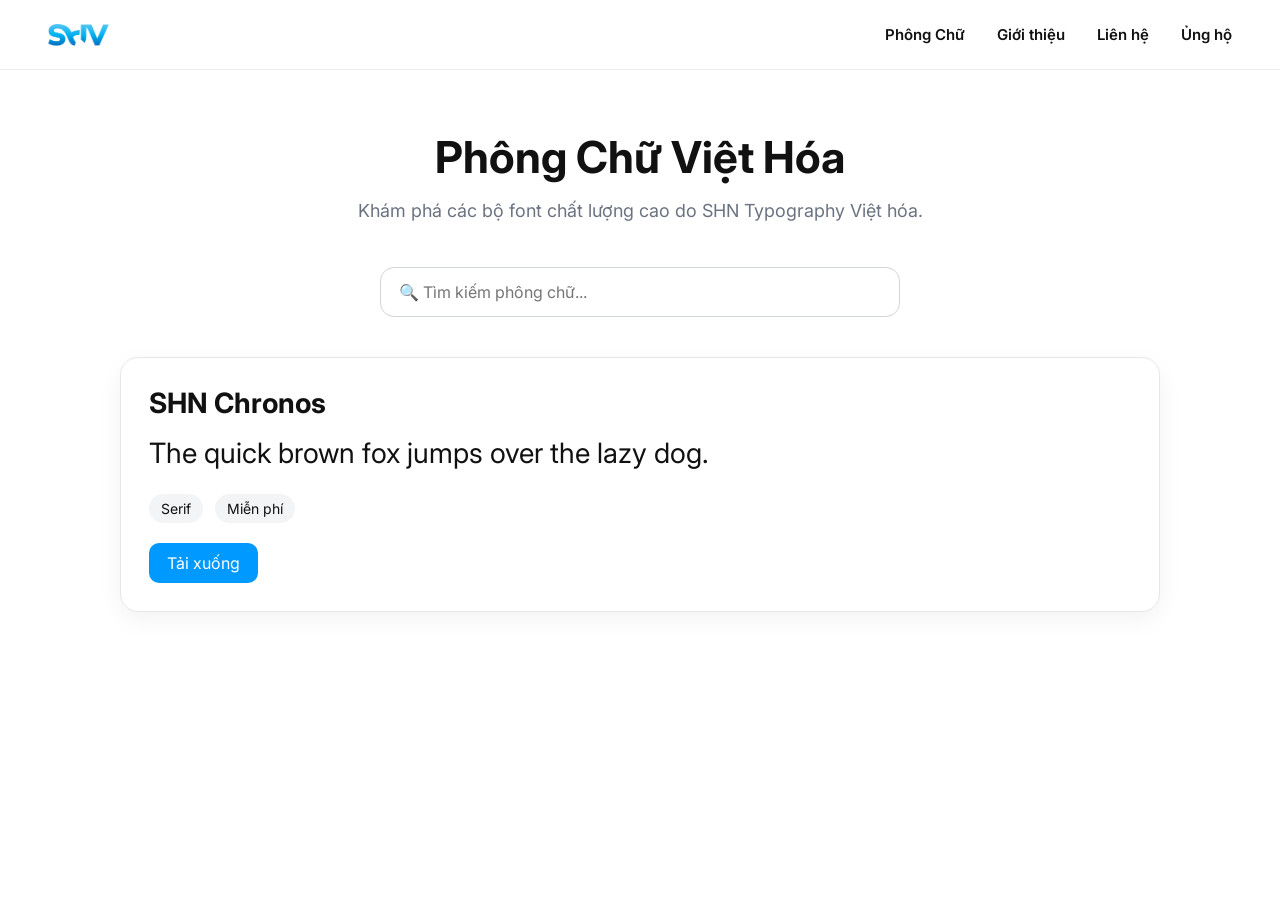
==== fonts.html @ d28449f7 "Update 1.0" ====
<!DOCTYPE html>
<html lang="vi">

<head>
    <meta charset="UTF-8">
    <meta name="viewport" content="width=device-width, initial-scale=1.0">

    <title>Phông Chữ - SHN Typography</title>

    <link rel="preconnect" href="https://fonts.googleapis.com">
    <link rel="preconnect" href="https://fonts.gstatic.com" crossorigin">

    <link href="https://fonts.googleapis.com/css2?family=Inter:wght@100..900&display=swap" rel="stylesheet">

    <link rel="stylesheet" href="style.css">
</head>

<body>

<header>

    <a href="index.html" class="logo">
        <img src="img/logo.png" alt="SHN Typography">
    </a>

    <nav>
        <a href="fonts.html">Phông Chữ</a>
        <a href="about.html">Giới thiệu</a>
        <a href="contact.html">Liên hệ</a>
        <a href="donate.html">Ủng hộ</a>
    </nav>

</header>

<main class="fonts-page">

    <h1>Phông Chữ Việt Hóa</h1>

    <p class="subtitle">
        Khám phá các bộ font chất lượng cao do SHN Typography Việt hóa.
    </p>

    <div class="search-box">
        <input
            type="text"
            id="searchInput"
            placeholder="🔍 Tìm kiếm phông chữ..."
        >
    </div>

    <div class="font-list">

        <div class="font-card">

            <h2>SHN Chronos</h2>

            <p class="preview">
                The quick brown fox jumps over the lazy dog.
            </p>

            <div class="font-info">
                <span>Serif</span>
                <span>Miễn phí</span>
            </div>

            <a href="#">Tải xuống</a>

        </div>

    </div>

</main>

<script src="script.js"></script>

</body>
</html>
---- style.css ----
/* ========= Reset ========= */

*{
    margin:0;
    padding:0;
    box-sizing:border-box;
}

html{
    scroll-behavior:smooth;
}

body{
    font-family:"Inter",sans-serif;
    background:#fff;
    color:#111;
    overflow-x:hidden;
}

/* ========= Header ========= */

header{
    height:70px;
    padding:0 48px;

    display:flex;
    justify-content:space-between;
    align-items:center;

    position:sticky;
    top:0;
    z-index:100;

    background:rgba(255,255,255,.75);
    backdrop-filter:blur(14px);

    border-bottom:1px solid #ececec;
}

.logo img{
    height:22px;
    display:block;
}

nav{
    display:flex;
    gap:32px;
}

nav a{
    position:relative;

    color:#111;
    text-decoration:none;

    font-size:15px;
    font-weight:600;

    transition:.25s;
}

nav a:hover{
    color:#0099ff;
}

nav a::after{
    content:"";
    position:absolute;

    left:0;
    bottom:-6px;

    width:0;
    height:2px;

    background:#0099ff;

    transition:.25s;
}

nav a:hover::after{
    width:100%;
}

/* ========= Hero ========= */

.hero{
    min-height:calc(100vh - 70px);

    display:flex;
    flex-direction:column;
    justify-content:center;
    align-items:center;

    transform:translateY(-40px);

    max-width:1100px;
    margin:auto;

    padding:40px 30px;

    text-align:center;
}

.hero-logo{
    width:400px;
    max-width:80%;
    margin-bottom:18px;

    user-select:none;
    -webkit-user-drag:none;
}

.hero p{
    font-size:22px;
    color:#6b7280;
    line-height:1.7;
}

/* ========= Home Cards ========= */

.cards{
    display:grid;
    grid-template-columns:repeat(2,280px);
    gap:24px;

    margin-top:60px;
}

.card{
    padding:28px;

    text-align:center;
    text-decoration:none;
    color:#111;

    border:1px solid #e5e7eb;
    border-radius:20px;

    background:rgba(255,255,255,.88);
    backdrop-filter:blur(20px);

    box-shadow:
        0 6px 18px rgba(15,23,42,.06),
        0 2px 6px rgba(15,23,42,.04);

    transition:.25s;
}

.card:hover{
    transform:translateY(-8px) scale(1.03);

    border-color:#38bdf8;

    box-shadow:
        0 20px 50px rgba(0,0,0,.08);
}

.card img{
    width:46px;
    margin-bottom:18px;

    transition:.25s;
}

.card:hover img{
    transform:scale(1.1) rotate(-5deg);
}

.card h2{
    margin-bottom:10px;
}

.card p{
    color:#6b7280;
    line-height:1.6;
}

/* ========= Fonts Page ========= */

.fonts-page{
    max-width:1100px;
    margin:auto;
    padding:60px 30px 100px;

    animation:fadeUp .5s ease;
}

.fonts-page h1{
    font-size:44px;
    margin-bottom:12px;
}

.subtitle{
    margin-bottom:40px;

    color:#6b7280;
    font-size:18px;
}

.font-list{
    display:grid;
    gap:24px;
}

.font-card{
    padding:28px;

    border:1px solid #e5e7eb;
    border-radius:18px;

    background:#fff;

    box-shadow:0 8px 24px rgba(0,0,0,.05);

    opacity:0;
    transform:translateY(20px);

    animation:cardEnter .5s ease forwards;

    transition:.25s;
}

.font-card:nth-child(1){animation-delay:.1s;}
.font-card:nth-child(2){animation-delay:.2s;}
.font-card:nth-child(3){animation-delay:.3s;}
.font-card:nth-child(4){animation-delay:.4s;}
.font-card:nth-child(5){animation-delay:.5s;}

.font-card:hover{
    transform:translateY(-5px);

    box-shadow:0 16px 40px rgba(0,0,0,.08);
}

.font-card h2{
    margin-bottom:16px;
    font-size:28px;
}

.preview{
    margin-bottom:24px;

    font-size:28px;
}

.font-info{
    display:flex;
    gap:12px;

    margin-bottom:20px;
}

.font-info span{
    padding:6px 12px;

    border-radius:999px;

    background:#f3f4f6;

    font-size:14px;
}

.font-card a{
    display:inline-block;

    padding:10px 18px;

    border-radius:10px;

    background:#0099ff;
    color:#fff;

    text-decoration:none;

    transition:.25s;
}

.font-card a:hover{
    background:#0084dd;
}

/* ========= Animations ========= */

@keyframes fadeUp{
    from{
        opacity:0;
        transform:translateY(20px);
    }
    to{
        opacity:1;
        transform:translateY(0);
    }
}

@keyframes cardEnter{
    to{
        opacity:1;
        transform:translateY(0);
    }
}

/* ========= Responsive ========= */

@media (max-width:900px){

    header{
        padding:0 20px;
    }

    nav{
        gap:18px;
    }

    .hero{
        transform:none;
    }

    .hero-logo{
        width:180px;
    }

    .hero p{
        font-size:18px;
    }

    .cards{
        grid-template-columns:1fr;
        max-width:340px;
    }
}
/* ========= Search ========= */

.search-box{
    display:flex;
    justify-content:center;

    margin:36px 0 40px;
}

.search-box input{
    width:100%;
    max-width:520px;

    padding:14px 18px;

    font-size:16px;
    font-family:inherit;

    border:1px solid #d1d5db;
    border-radius:14px;

    background:#fff;

    outline:none;

    transition:.25s;
}

.search-box input:focus{
    border-color:#38bdf8;

    box-shadow:
        0 0 0 4px rgba(56,189,248,.12);
}
.fonts-page{
    max-width:1100px;
    margin:0 auto;
    padding:60px 30px 100px;
}

.fonts-page > h1{
    text-align:center;
    font-size:44px;
    margin-bottom:12px;
}

.fonts-page > .subtitle{
    max-width:700px;
    margin:0 auto 40px;

    text-align:center;

    font-size:18px;
    color:#6b7280;
    line-height:1.7;
}
/* ========= About ========= */

.about-page{
    max-width:900px;
    margin:0 auto;
    padding:60px 30px 100px;

    animation:fadeUp .5s ease;
}

.about-page h1{
    text-align:center;
    font-size:44px;
    margin-bottom:12px;
}

.about-page .subtitle{
    max-width:700px;
    margin:0 auto 50px;

    text-align:center;

    color:#6b7280;
    line-height:1.8;
}

.about-card{
    margin-bottom:24px;

    padding:28px;

    background:#fff;

    border:1px solid #e5e7eb;
    border-radius:18px;

    box-shadow:
        0 8px 24px rgba(0,0,0,.05);

    transition:.25s;
}

.about-card:hover{
    transform:translateY(-5px);

    box-shadow:
        0 16px 40px rgba(0,0,0,.08);
}

.about-card h2{
    margin-bottom:14px;
    font-size:24px;
}

.about-card p{
    color:#4b5563;
    line-height:1.8;
}
/* ========= Contact ========= */

.contact-page{
    max-width:800px;
    margin:0 auto;
    padding:60px 30px 100px;

    animation:fadeUp .5s ease;
}

.contact-page h1{
    text-align:center;
    font-size:44px;
    margin-bottom:12px;
}

.contact-page .subtitle{
    max-width:650px;
    margin:0 auto 50px;

    text-align:center;

    color:#6b7280;
    line-height:1.8;
}

.contact-card{
    background:#fff;

    border:1px solid #e5e7eb;
    border-radius:20px;

    padding:32px;

    box-shadow:
        0 8px 24px rgba(0,0,0,.05);
}

.contact-card h2{
    font-size:24px;
    margin-bottom:24px;
}

.contact-item{
    margin-bottom:24px;
}

.contact-item:last-child{
    margin-bottom:0;
}

.contact-item strong{
    display:block;
    margin-bottom:8px;
    color:#111;
}

.contact-item p{
    color:#4b5563;
}

.contact-item a{
    color:#0099ff;
    text-decoration:none;
}

.contact-item a:hover{
    text-decoration:underline;
}
/* ========= Donate ========= */

.donate-page{
    max-width:800px;
    margin:0 auto;
    padding:60px 30px 100px;

    animation:fadeUp .5s ease;
}

.donate-page h1{
    text-align:center;
    font-size:44px;
    margin-bottom:12px;
}

.donate-page .subtitle{
    max-width:650px;
    margin:0 auto 50px;

    text-align:center;

    color:#6b7280;
    line-height:1.8;
}

.donate-card{
    background:#fff;

    border:1px solid #e5e7eb;
    border-radius:20px;

    padding:40px;

    text-align:center;

    box-shadow:
        0 8px 24px rgba(0,0,0,.05);
}

.donate-card h2{
    font-size:28px;
    margin-bottom:20px;
}

.donate-card p{
    color:#4b5563;
    line-height:1.8;
}

.thanks{
    margin-top:28px;

    font-size:18px;
    font-weight:600;

    color:#111;
}
.hero-logo{
    opacity:0;
    animation:fadeUp .6s ease forwards;
}

.hero p{
    opacity:0;
    animation:fadeUp .6s ease .15s forwards;
}

.cards{
    opacity:0;
    animation:fadeUp .6s ease .3s forwards;
}
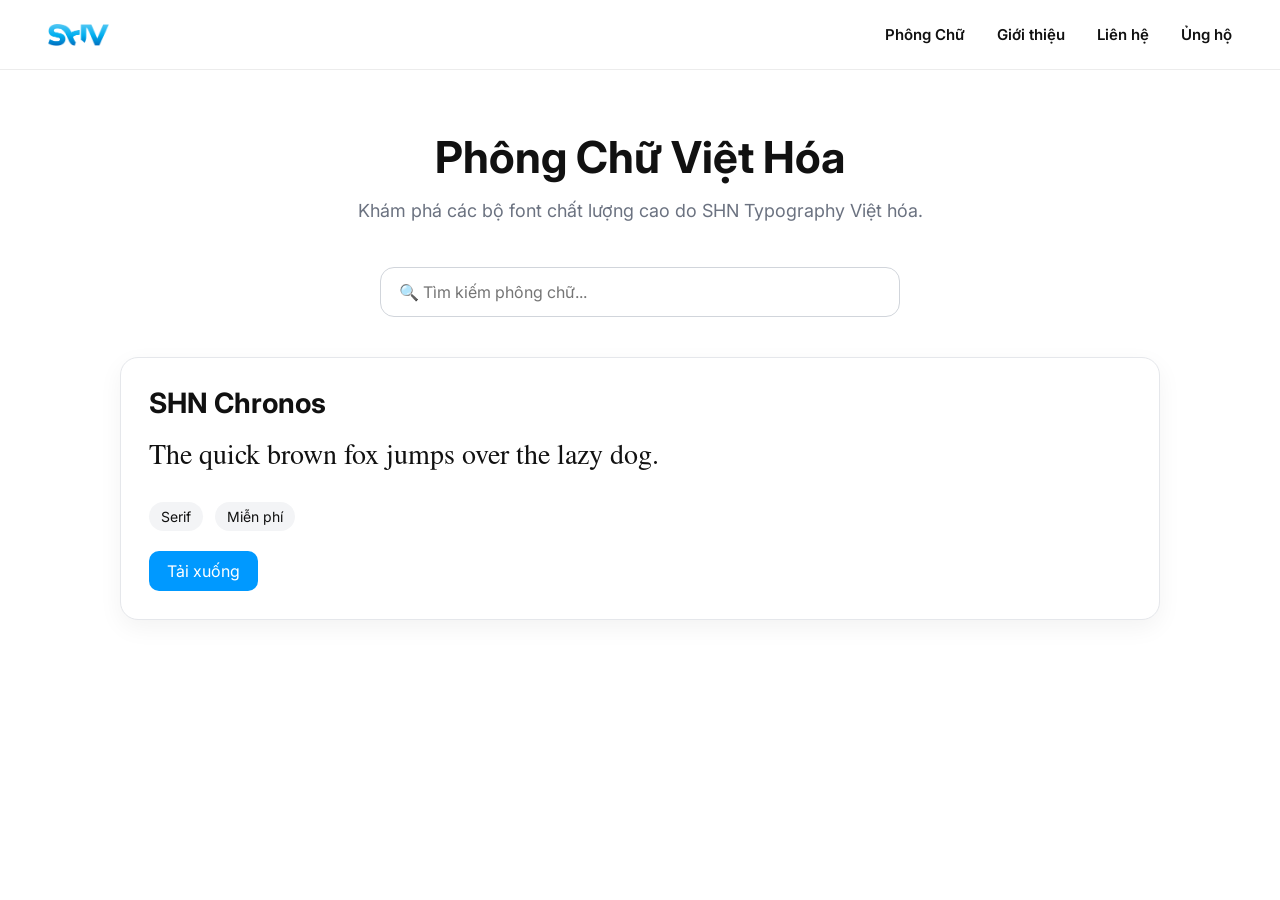
==== commit f8a07210: "Update 1.2 (Up)" ====
--- a/fonts.html
+++ b/fonts.html
@@ -63,7 +63,7 @@
                 <span>Miễn phí</span>
             </div>
 
-            <a href="#">Tải xuống</a>
+            <a href="fonts/shn-chronos.html">Tải xuống</a>
 
         </div>
 
--- a/style.css
+++ b/style.css
@@ -1,5 +1,31 @@
 /* ========= Reset ========= */
-
+@font-face{
+    font-family:"SHN Chronos";
+    src:url("release/SHN Chronos Regular.otf") format("truetype");
+    font-weight:400;
+    font-style:normal;
+}
+
+@font-face{
+    font-family:"SHN Chronos";
+    src:url("release/SHN Chronos Italic.otf") format("truetype");
+    font-weight:400;
+    font-style:italic;
+}
+
+@font-face{
+    font-family:"SHN Chronos";
+    src:url("release/SHN Chronos Bold.otf") format("truetype");
+    font-weight:700;
+    font-style:normal;
+}
+
+@font-face{
+    font-family:"SHN Chronos";
+    src:url("release/SHN Chronos Bold Italic.otf") format("truetype");
+    font-weight:700;
+    font-style:italic;
+}
 *{
     margin:0;
     padding:0;
@@ -583,4 +609,250 @@
 .cards{
     opacity:0;
     animation:fadeUp .6s ease .3s forwards;
+}
+/* ===========================================
+   Font Detail
+=========================================== */
+
+.font-detail{
+    max-width:1000px;
+    margin:0 auto;
+    padding:60px 30px 100px;
+
+    animation:fadeUp .5s ease;
+}
+
+.font-detail h1{
+    text-align:center;
+    font-size:48px;
+    margin-bottom:12px;
+}
+
+.font-detail .subtitle{
+    max-width:700px;
+    margin:0 auto 40px;
+
+    text-align:center;
+
+    color:#6b7280;
+    line-height:1.7;
+}
+
+.font-banner{
+    width:100%;
+    max-width:900px;
+
+    display:block;
+    margin:0 auto 40px;
+
+    border-radius:20px;
+
+    border:1px solid #e5e7eb;
+
+    box-shadow:
+        0 10px 30px rgba(0,0,0,.06);
+}
+
+.detail-card{
+
+    background:#fff;
+
+    border:1px solid #e5e7eb;
+    border-radius:20px;
+
+    padding:32px;
+
+    margin-bottom:28px;
+
+    box-shadow:
+        0 8px 24px rgba(15,23,42,.05);
+
+    transition:.25s;
+}
+
+.detail-card:hover{
+
+    transform:translateY(-4px);
+
+    box-shadow:
+        0 18px 40px rgba(15,23,42,.08);
+
+}
+
+.detail-card h2{
+
+    font-size:28px;
+
+    margin-bottom:18px;
+
+}
+
+.detail-card p{
+
+    color:#4b5563;
+
+    line-height:1.8;
+
+}
+
+.font-info-grid{
+
+    display:grid;
+
+    grid-template-columns:repeat(2,1fr);
+
+    gap:20px;
+
+}
+
+.font-info-grid div{
+
+    background:#f8fafc;
+
+    border-radius:14px;
+
+    padding:18px;
+
+}
+
+.font-info-grid strong{
+
+    display:block;
+
+    margin-bottom:8px;
+
+    color:#111;
+
+}
+
+.preview-line{
+
+    font-size:28px;
+
+    margin:18px 0;
+
+    color:#111;
+
+}
+
+.download-btn{
+
+    display:inline-block;
+
+    margin-top:10px;
+
+    padding:14px 24px;
+
+    background:#0099ff;
+
+    color:#fff;
+
+    text-decoration:none;
+
+    border-radius:12px;
+
+    font-weight:600;
+
+    transition:.25s;
+
+}
+
+.download-btn:hover{
+
+    background:#007ee5;
+
+    transform:translateY(-2px);
+
+}
+
+hr{
+
+    margin:28px 0;
+
+    border:none;
+
+    border-top:1px solid #e5e7eb;
+
+}
+
+@media (max-width:768px){
+
+    .font-detail h1{
+        font-size:38px;
+    }
+
+    .font-info-grid{
+        grid-template-columns:1fr;
+    }
+
+    .preview-line{
+        font-size:22px;
+    }
+
+}
+.preview-line{
+    font-family:"SHN Chronos", serif;
+    font-size:32px;
+    line-height:1.7;
+    color:#111;
+}
+.preview{
+    font-family:"SHN Chronos", serif;
+    font-size:28px;
+    margin-bottom:24px;
+}
+/* Chuyển đổi */
+.style-switch{
+    display:flex;
+    justify-content:center;
+    gap:12px;
+    margin-bottom:30px;
+    flex-wrap:wrap;
+}
+
+.style-switch button{
+    padding:10px 18px;
+
+    border:none;
+    border-radius:12px;
+
+    background:#f3f4f6;
+
+    cursor:pointer;
+
+    font:inherit;
+
+    transition:.25s;
+}
+
+.style-switch button:hover{
+    background:#e5e7eb;
+}
+
+.style-switch button.active{
+    background:#0099ff;
+    color:#fff;
+}
+.preview-line.regular{
+    font-family:"SHN Chronos";
+    font-weight:400;
+    font-style:normal;
+}
+
+.preview-line.italic{
+    font-family:"SHN Chronos";
+    font-weight:400;
+    font-style:italic;
+}
+
+.preview-line.bold{
+    font-family:"SHN Chronos";
+    font-weight:700;
+    font-style:normal;
+}
+
+.preview-line.bolditalic{
+    font-family:"SHN Chronos";
+    font-weight:700;
+    font-style:italic;
 }
